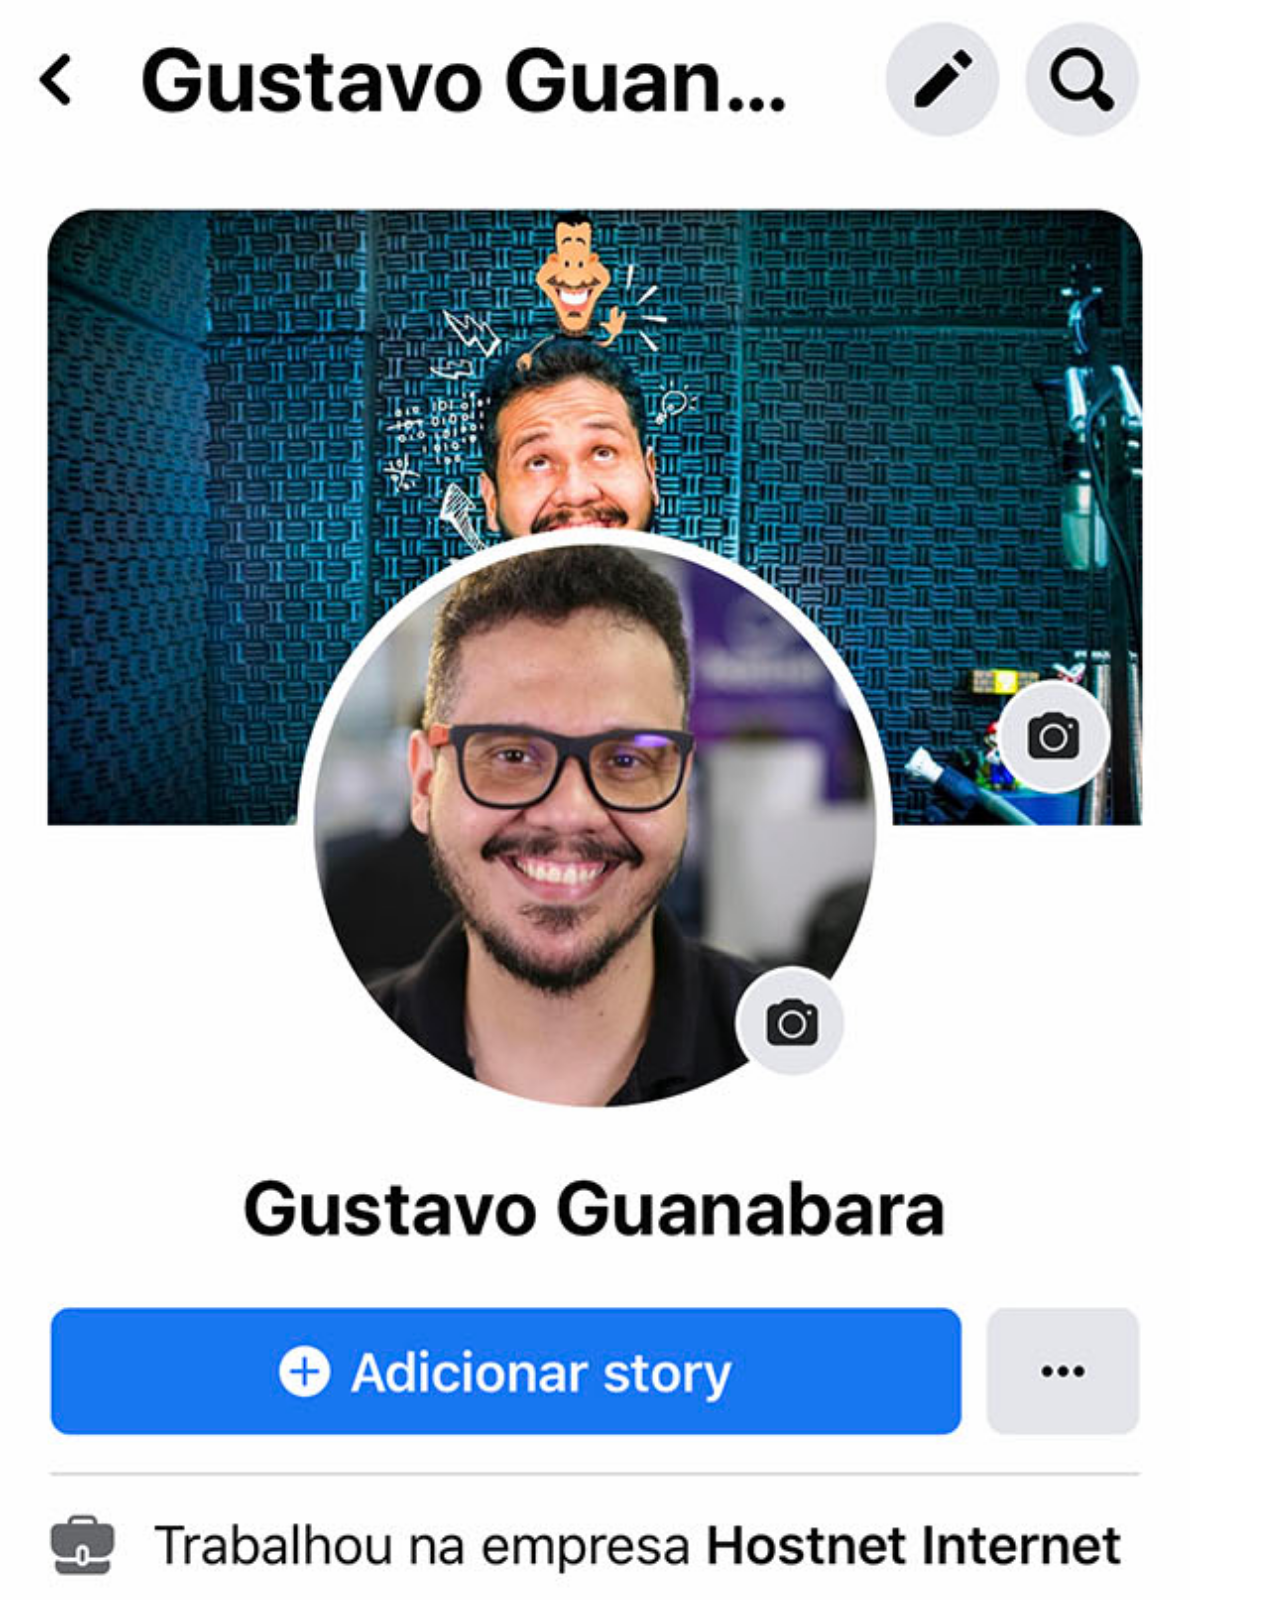
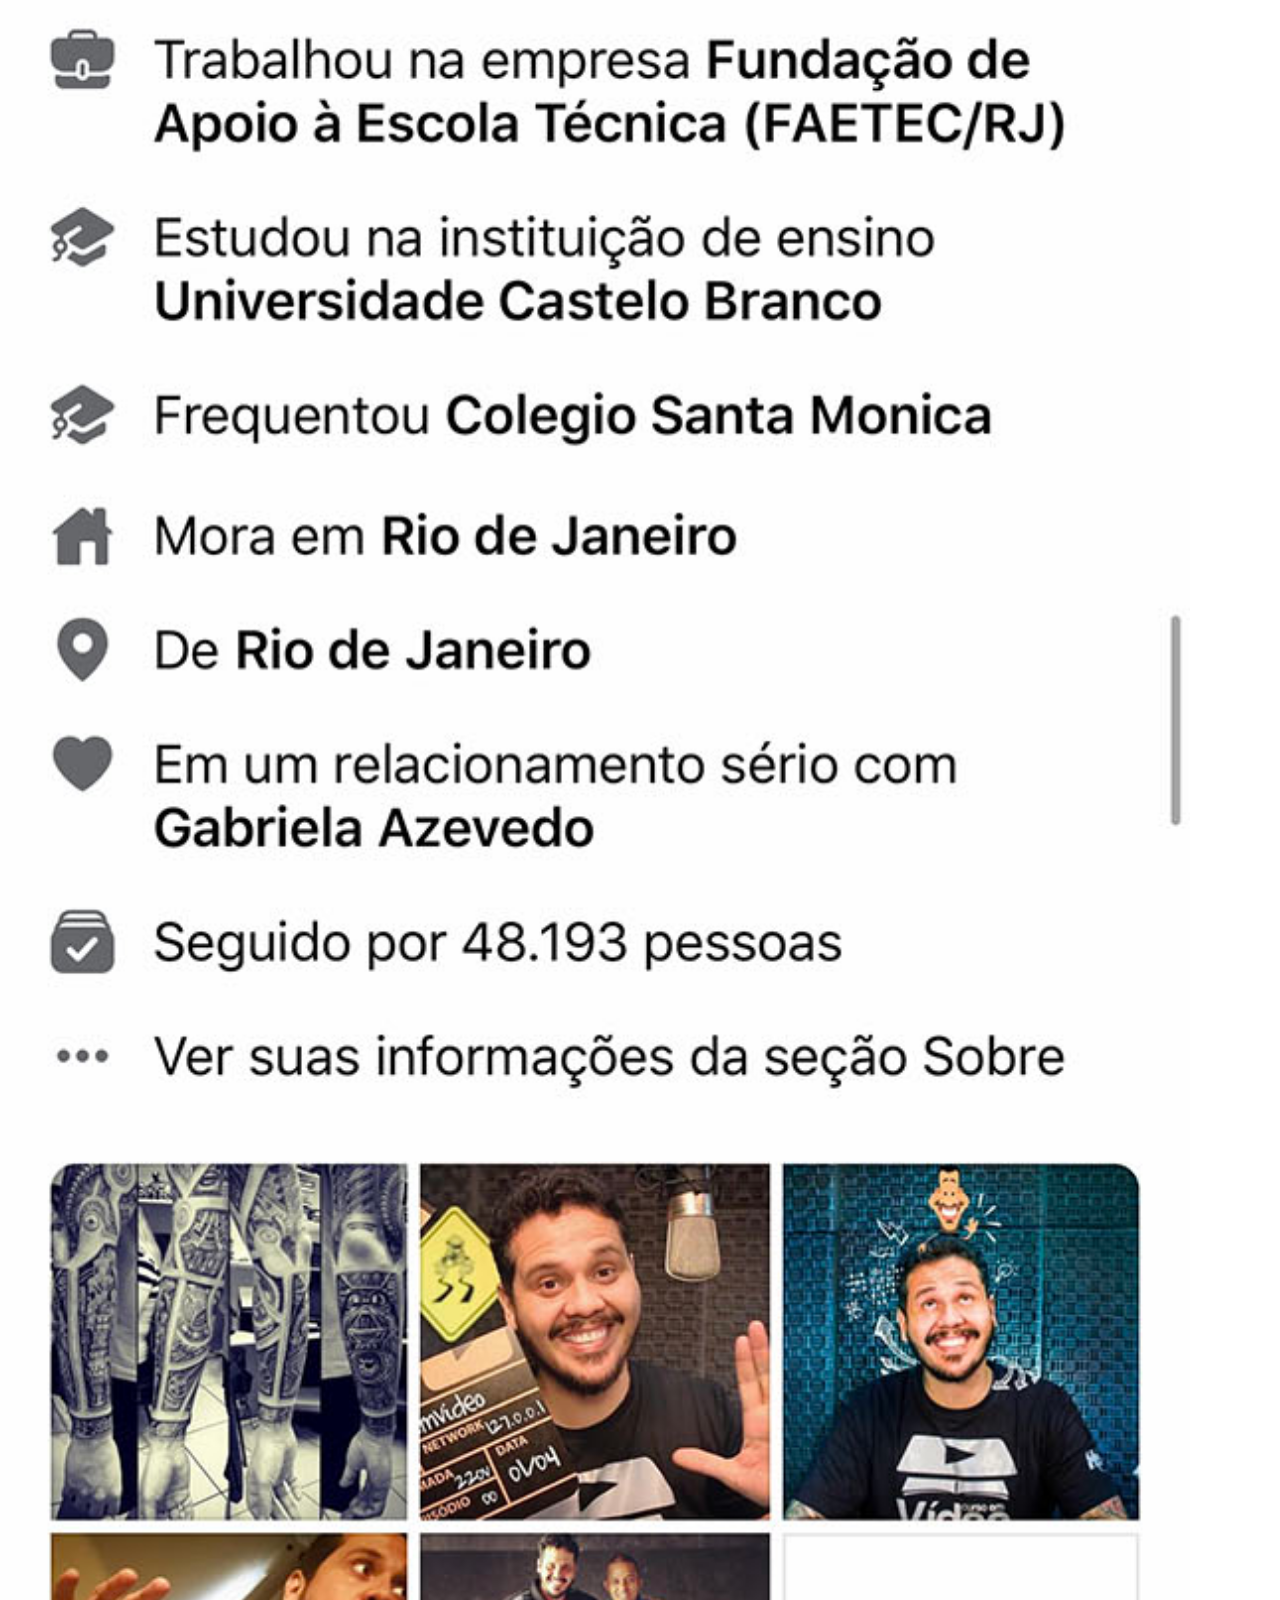
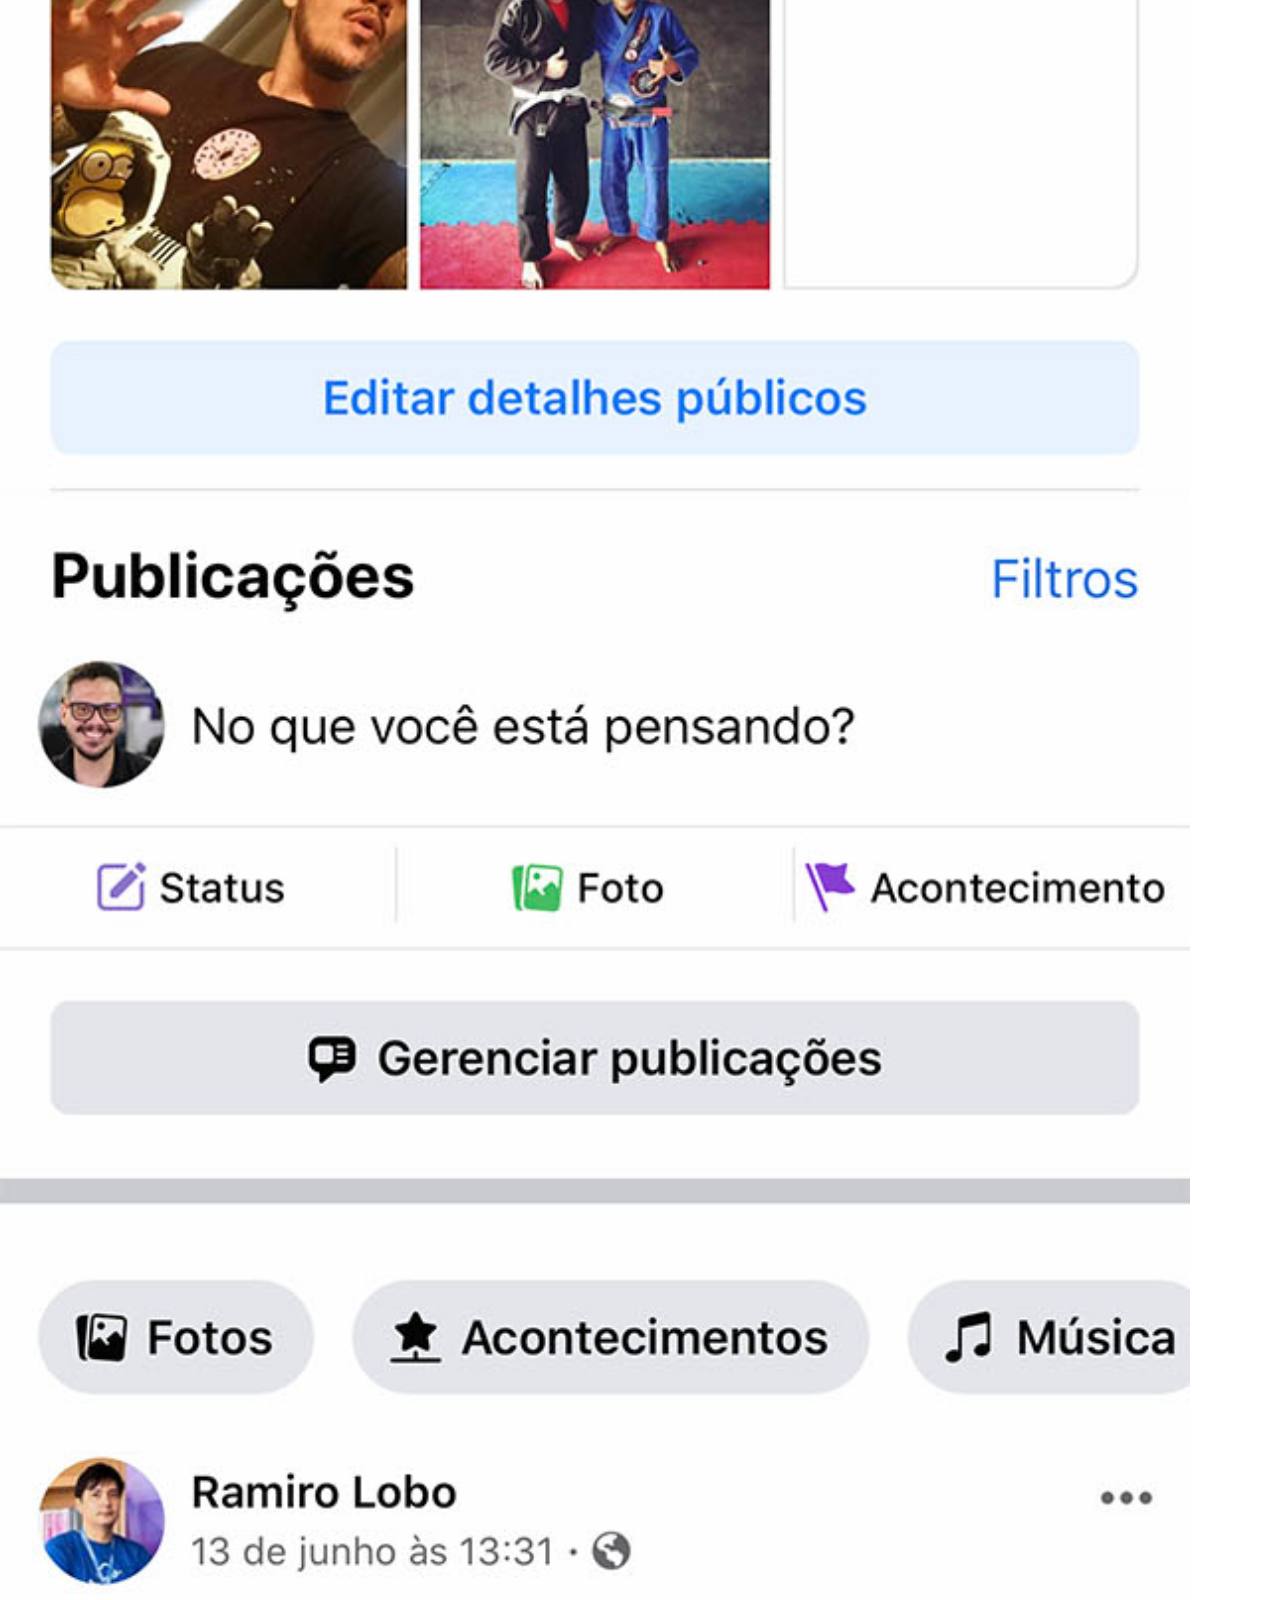
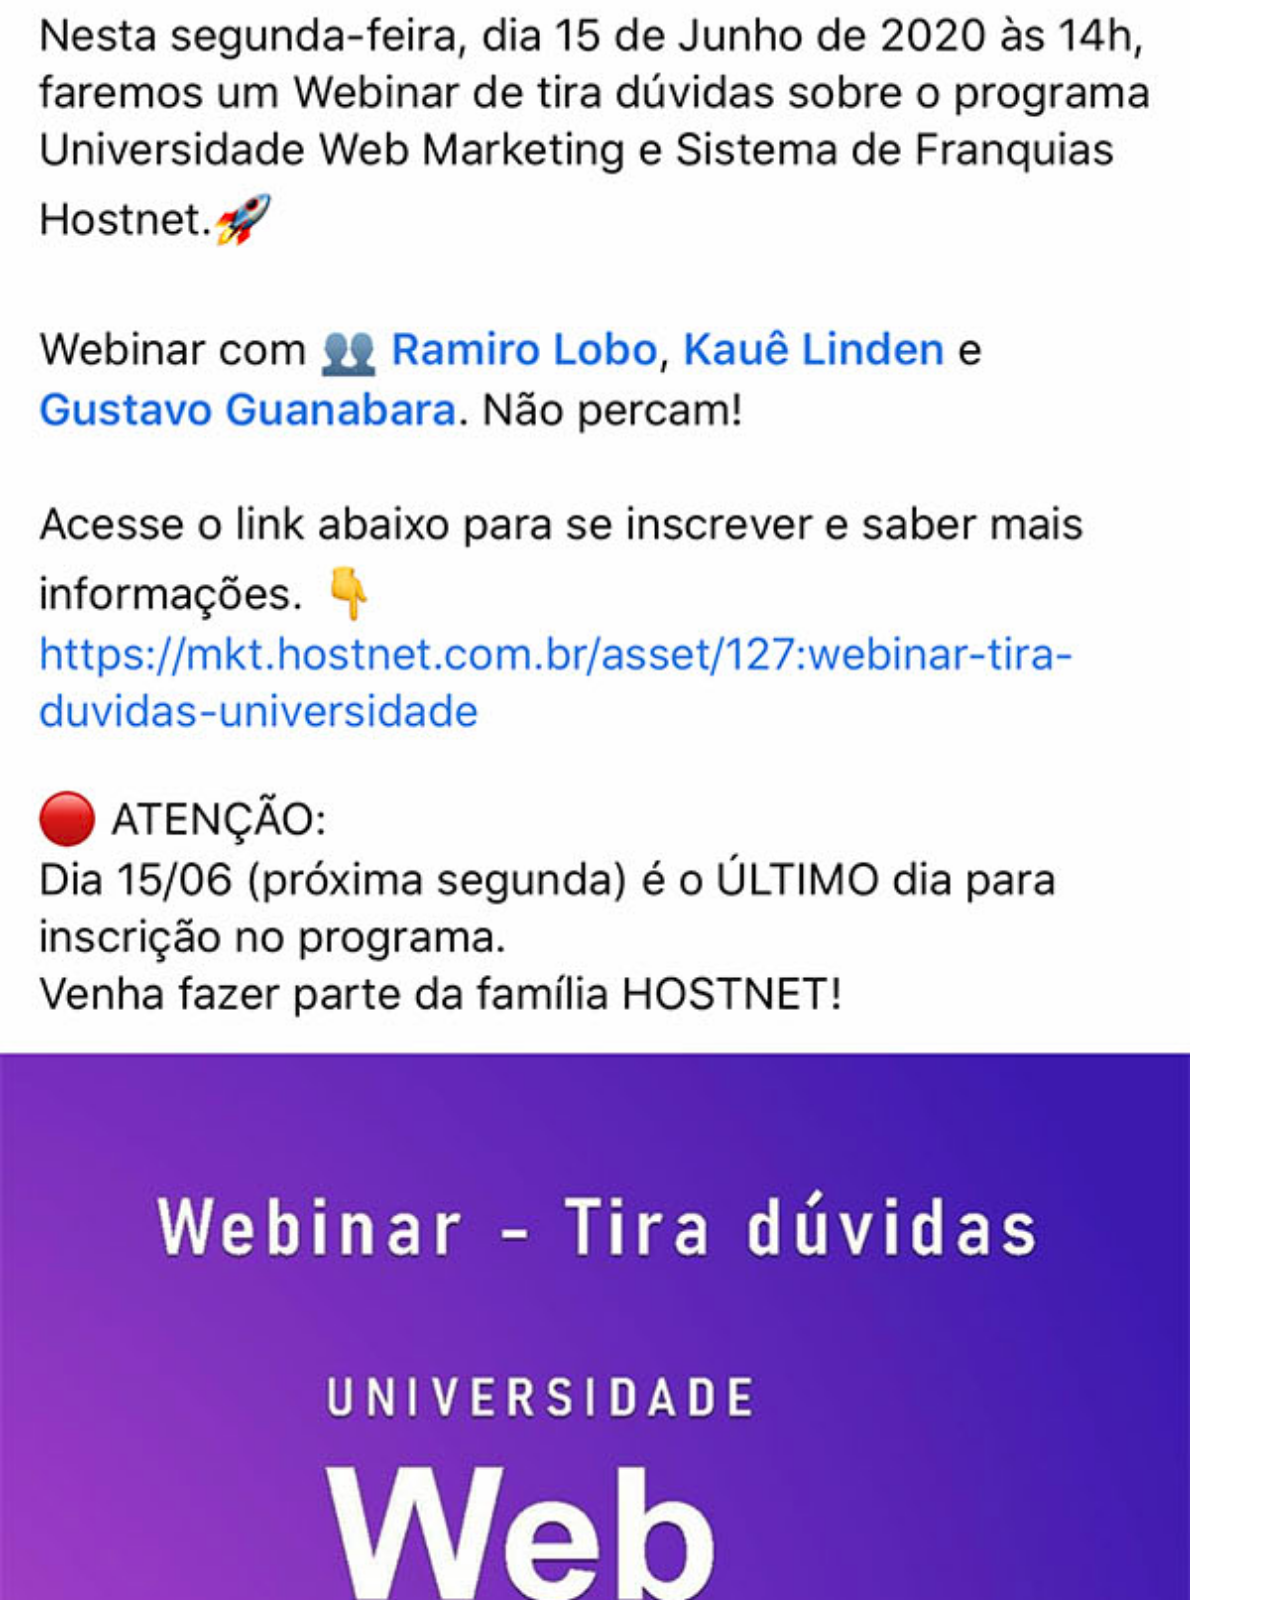
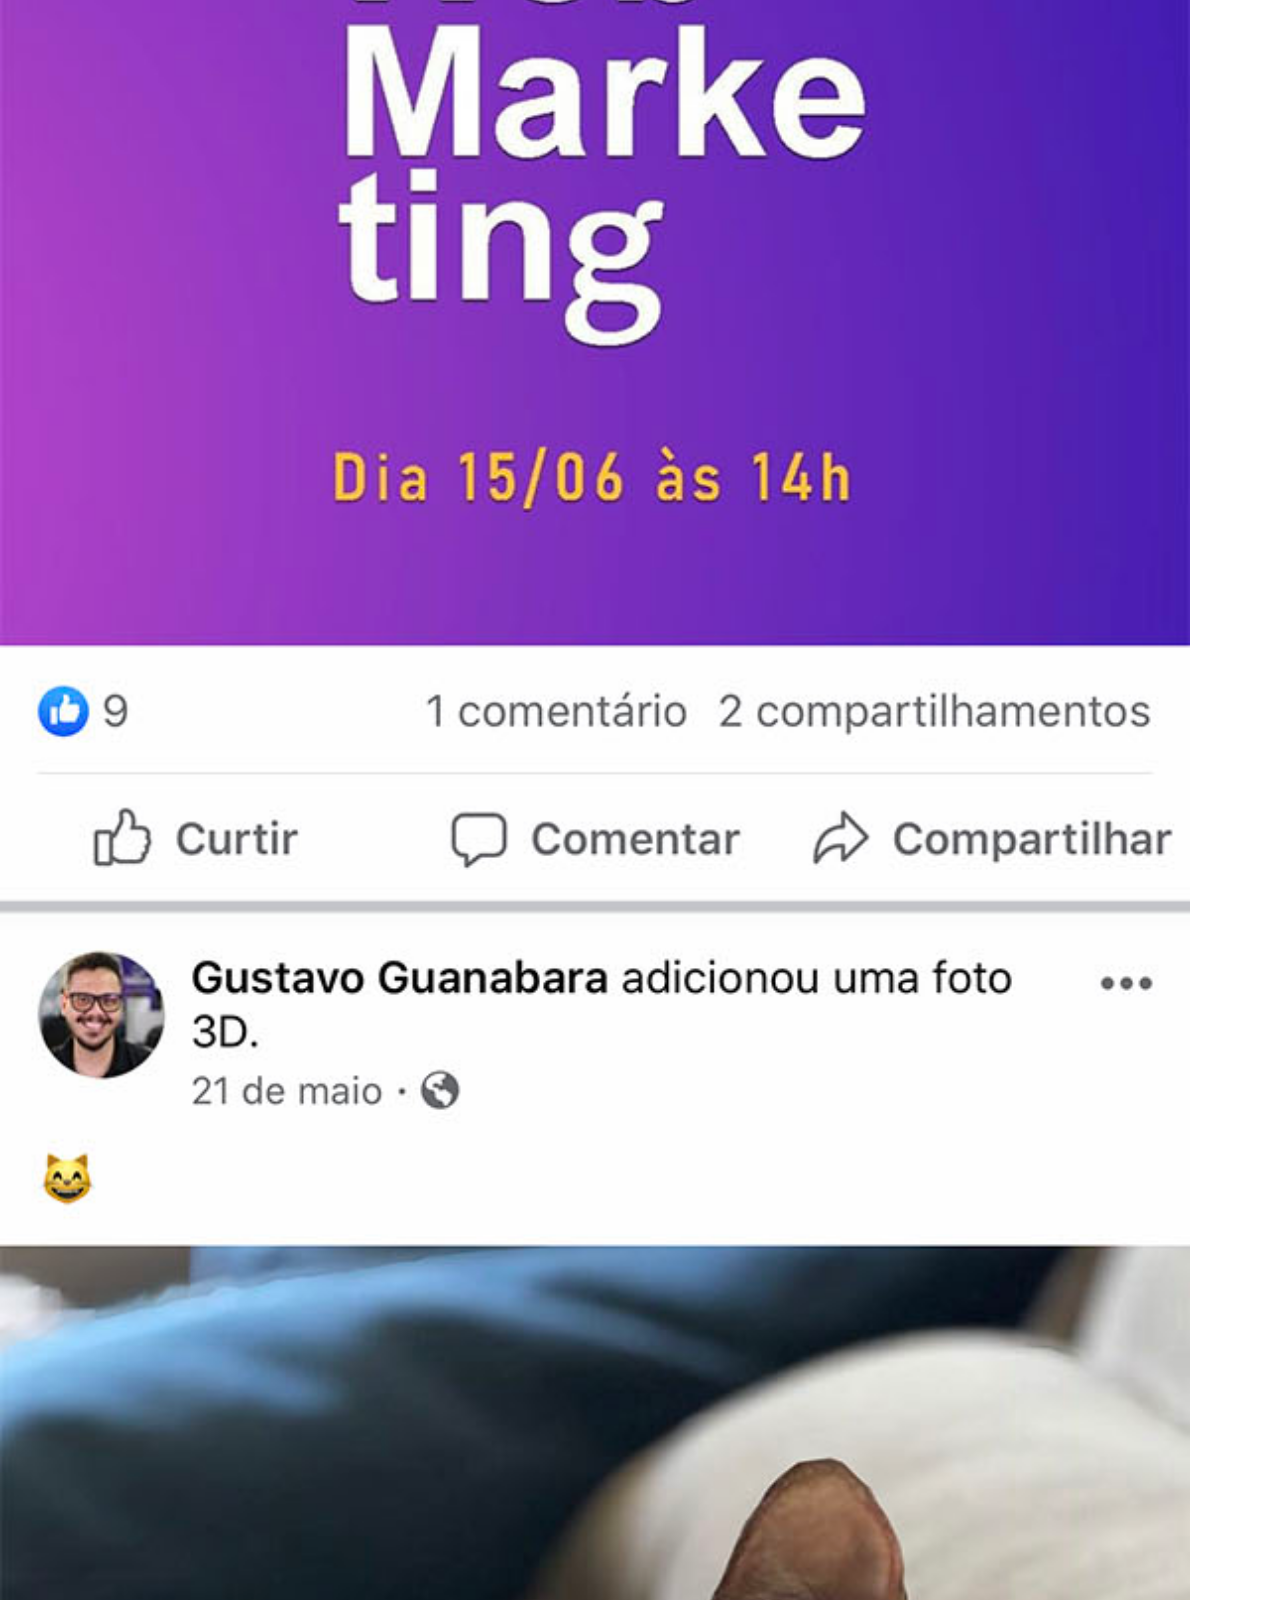
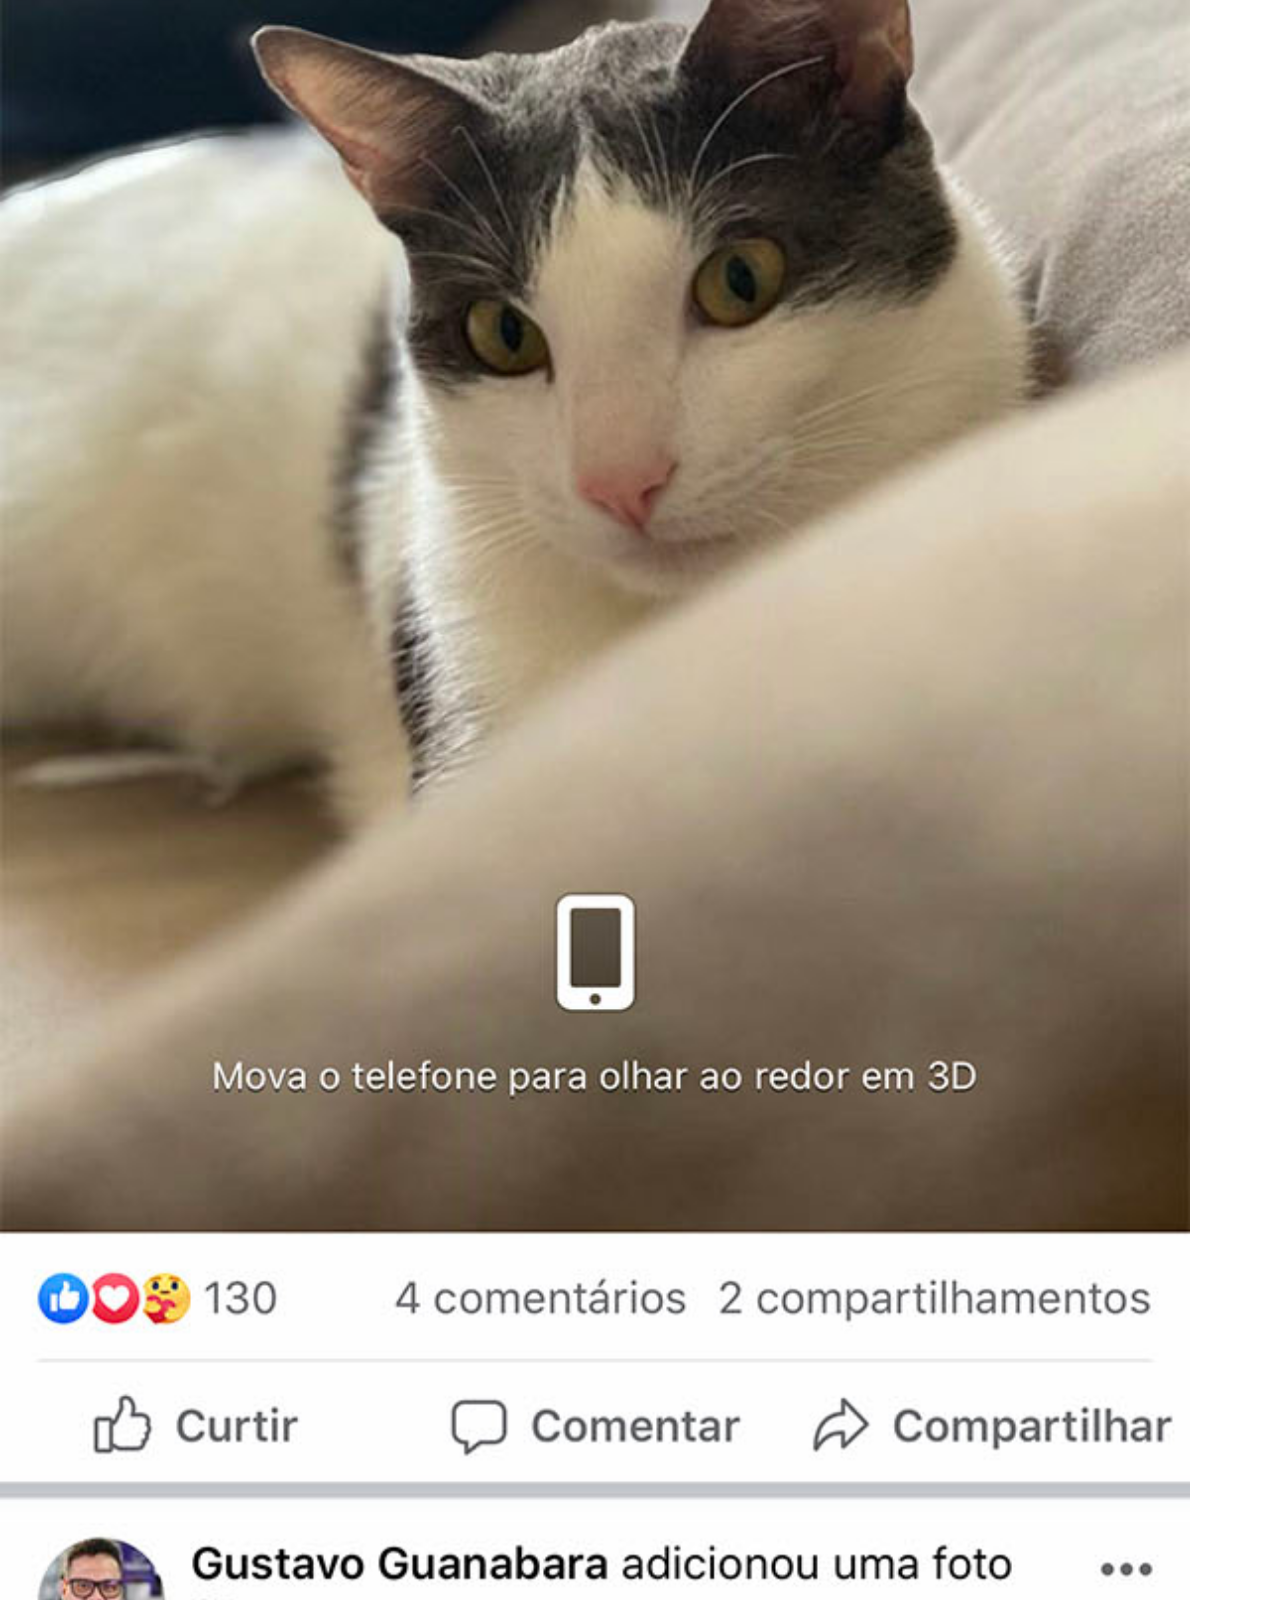
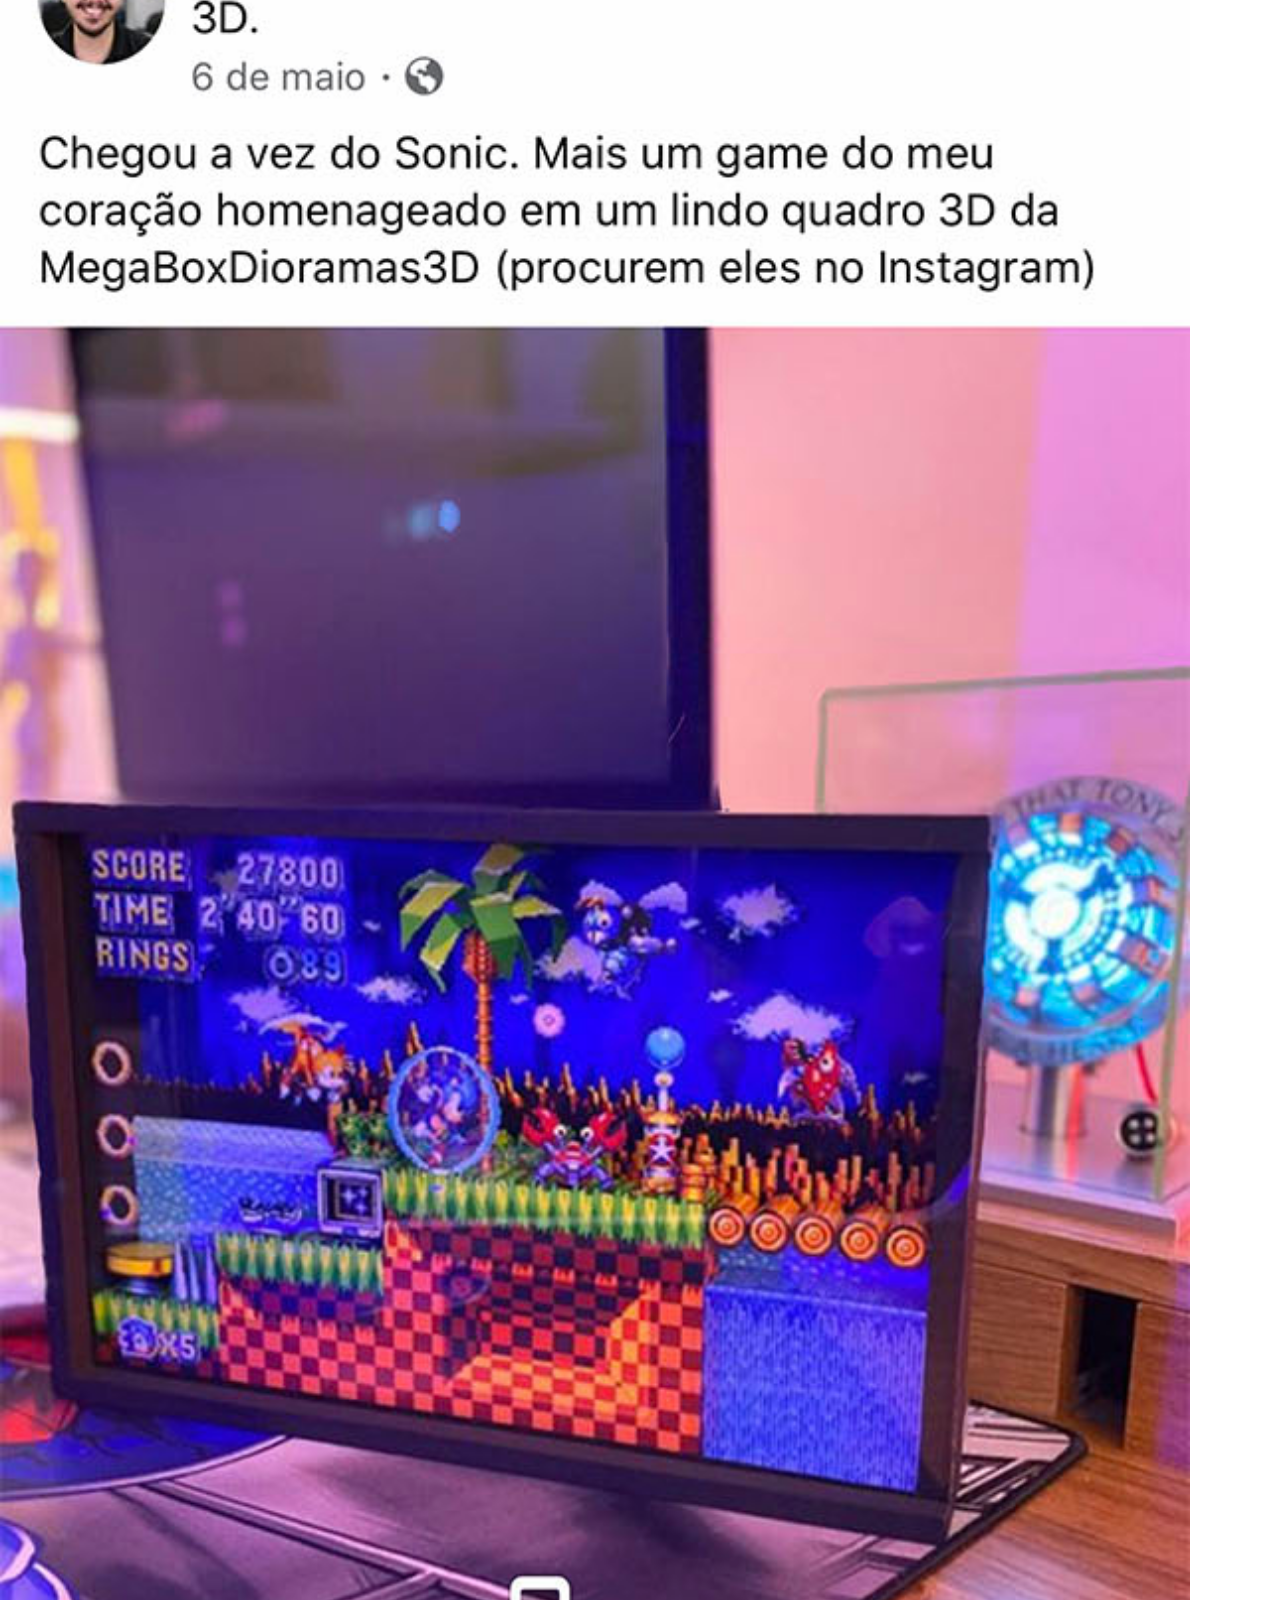
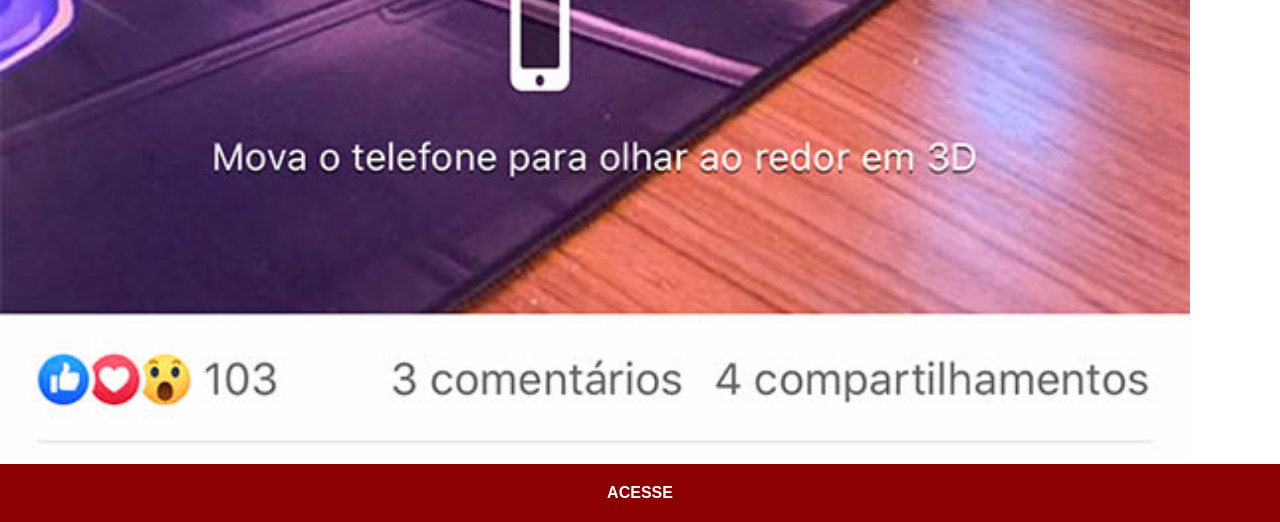
==== facebook.html @ bd67c609 "links para acesso completo" ====
<!DOCTYPE html>
<html lang="en">
<head>
    <meta charset="UTF-8">
    <meta name="viewport" content="width=device-width, initial-scale=1.0">
    <title>Facebook</title>
    <link rel="stylesheet" href="estilos/social.css">
</head>
<body>
    <img src="imagens/tela-facebook.jpg" alt="Facebook">
    <a href="https://www.facebook.com/gustavoguanabara/" target="_blank">ACESSE</a>
</body>
</html>
---- estilos/social.css ----
@charset "UTF-8";
 * {
    margin: 0px;
    padding: 0px;
    font-family: Arial, Helvetica, sans-serif;
}
body {
    overflow-x: hidden;
    scrollbar-width: none;
}
img {
    width: 93vw;
    overflow-y: scroll;
}
img::-webkit-scrollbar {
    display: none;
}
a {
    display: block;
    background-color: darkred;
    color: white;
    padding: 20px;
    text-align: center;
    font-weight: bolder;
    text-decoration: none;
}
a:hover {
    background-color: red;
}
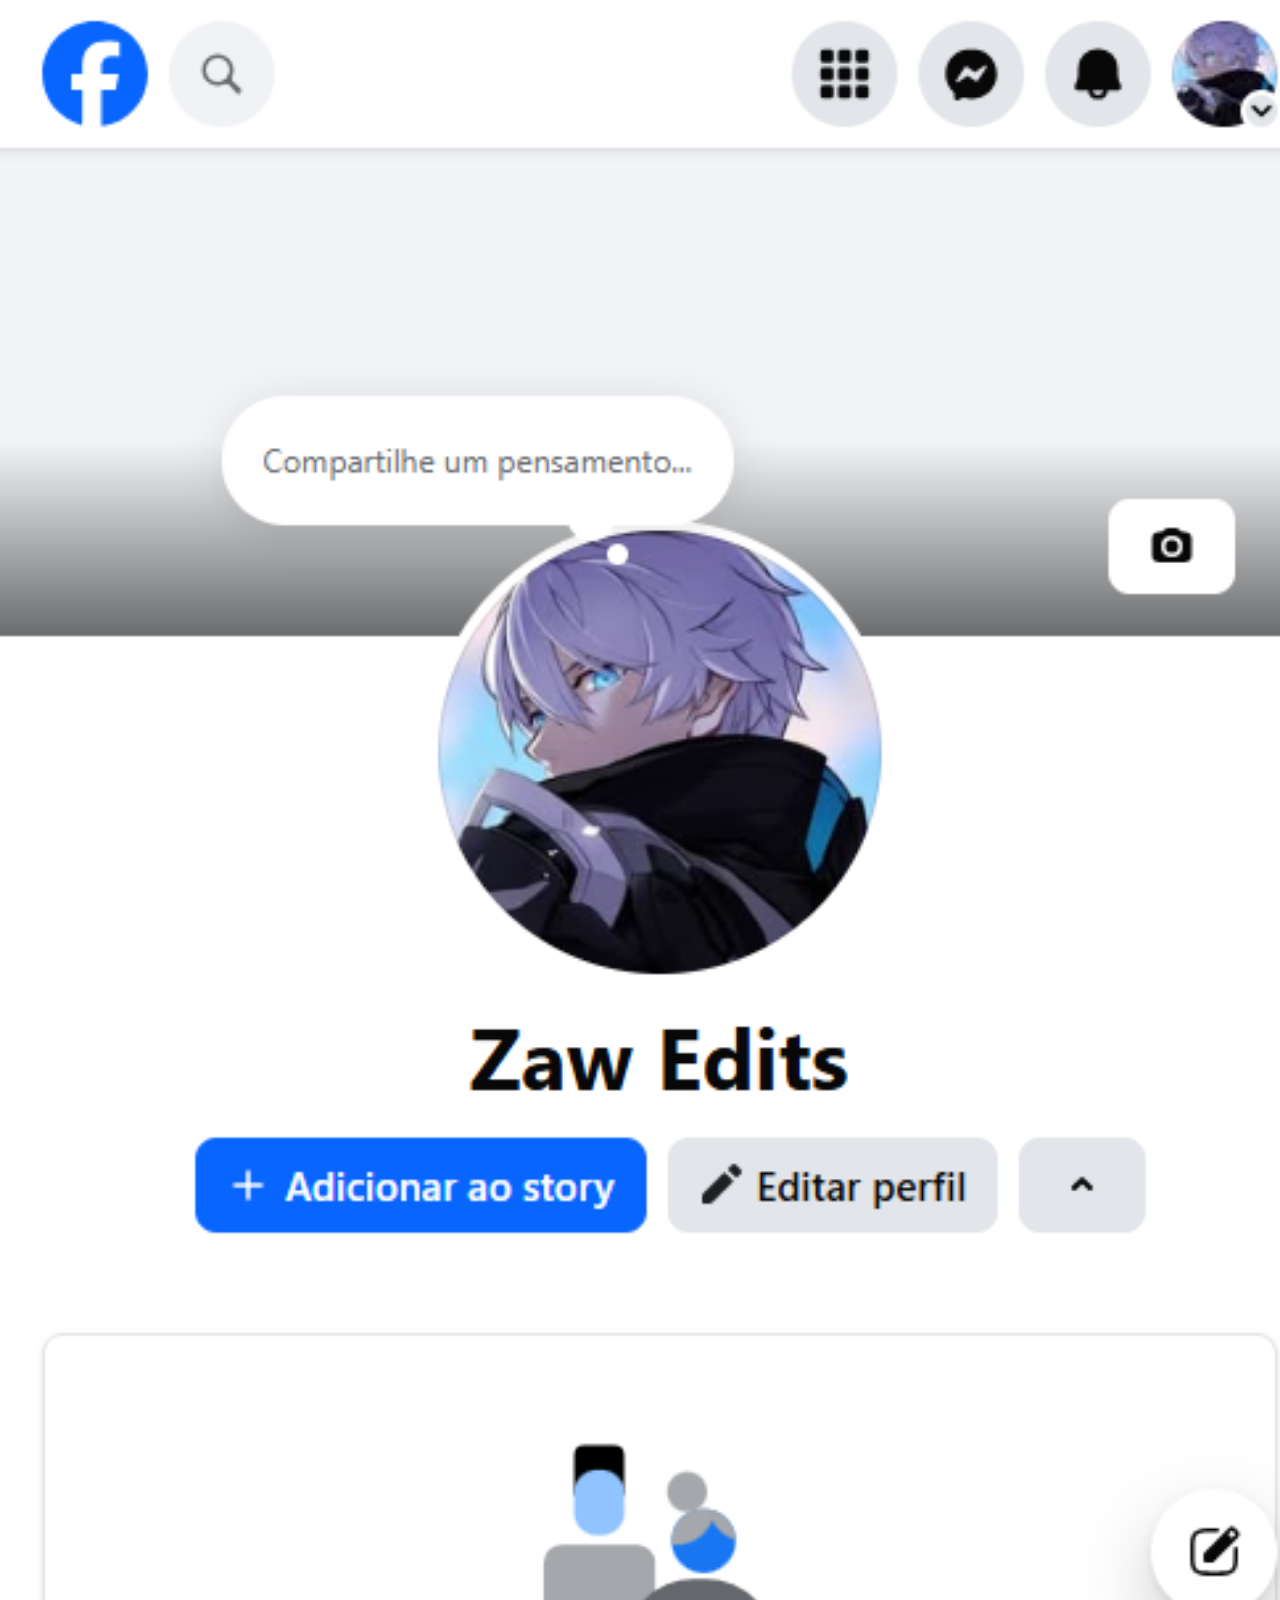
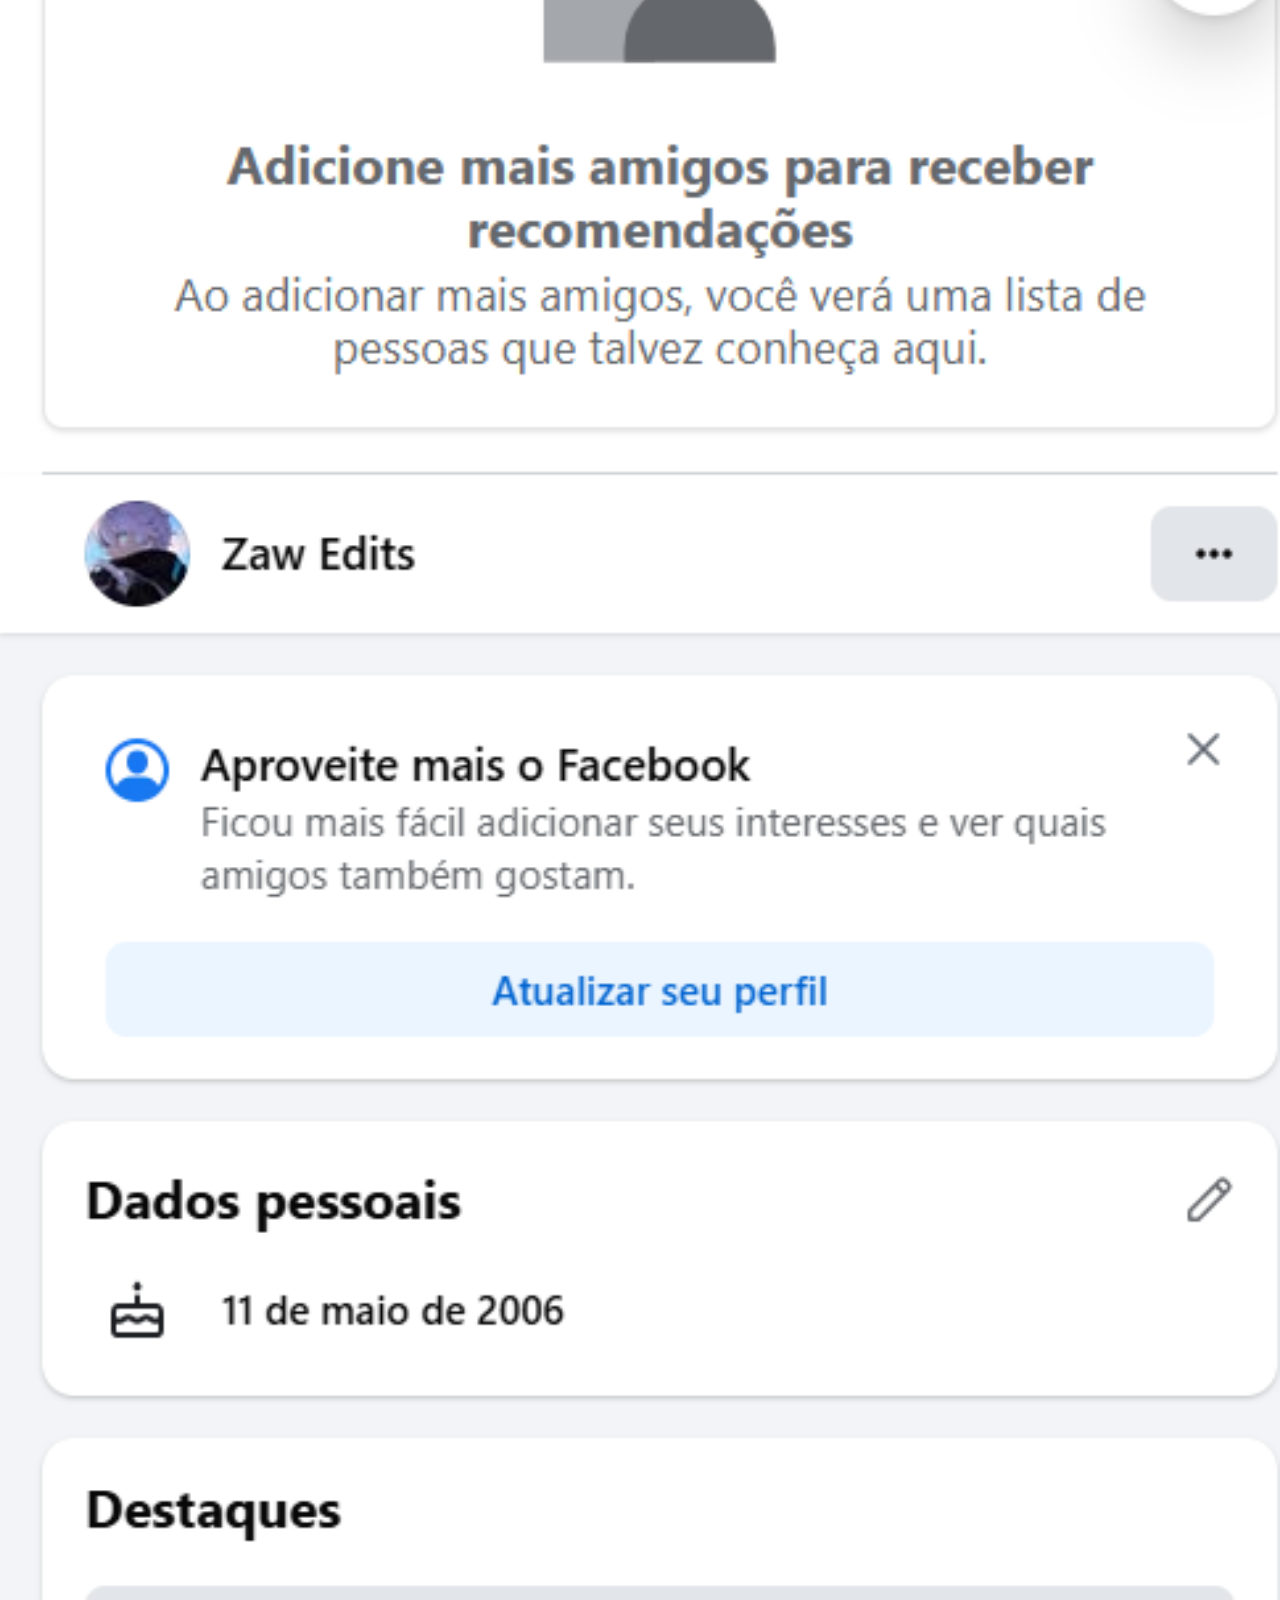
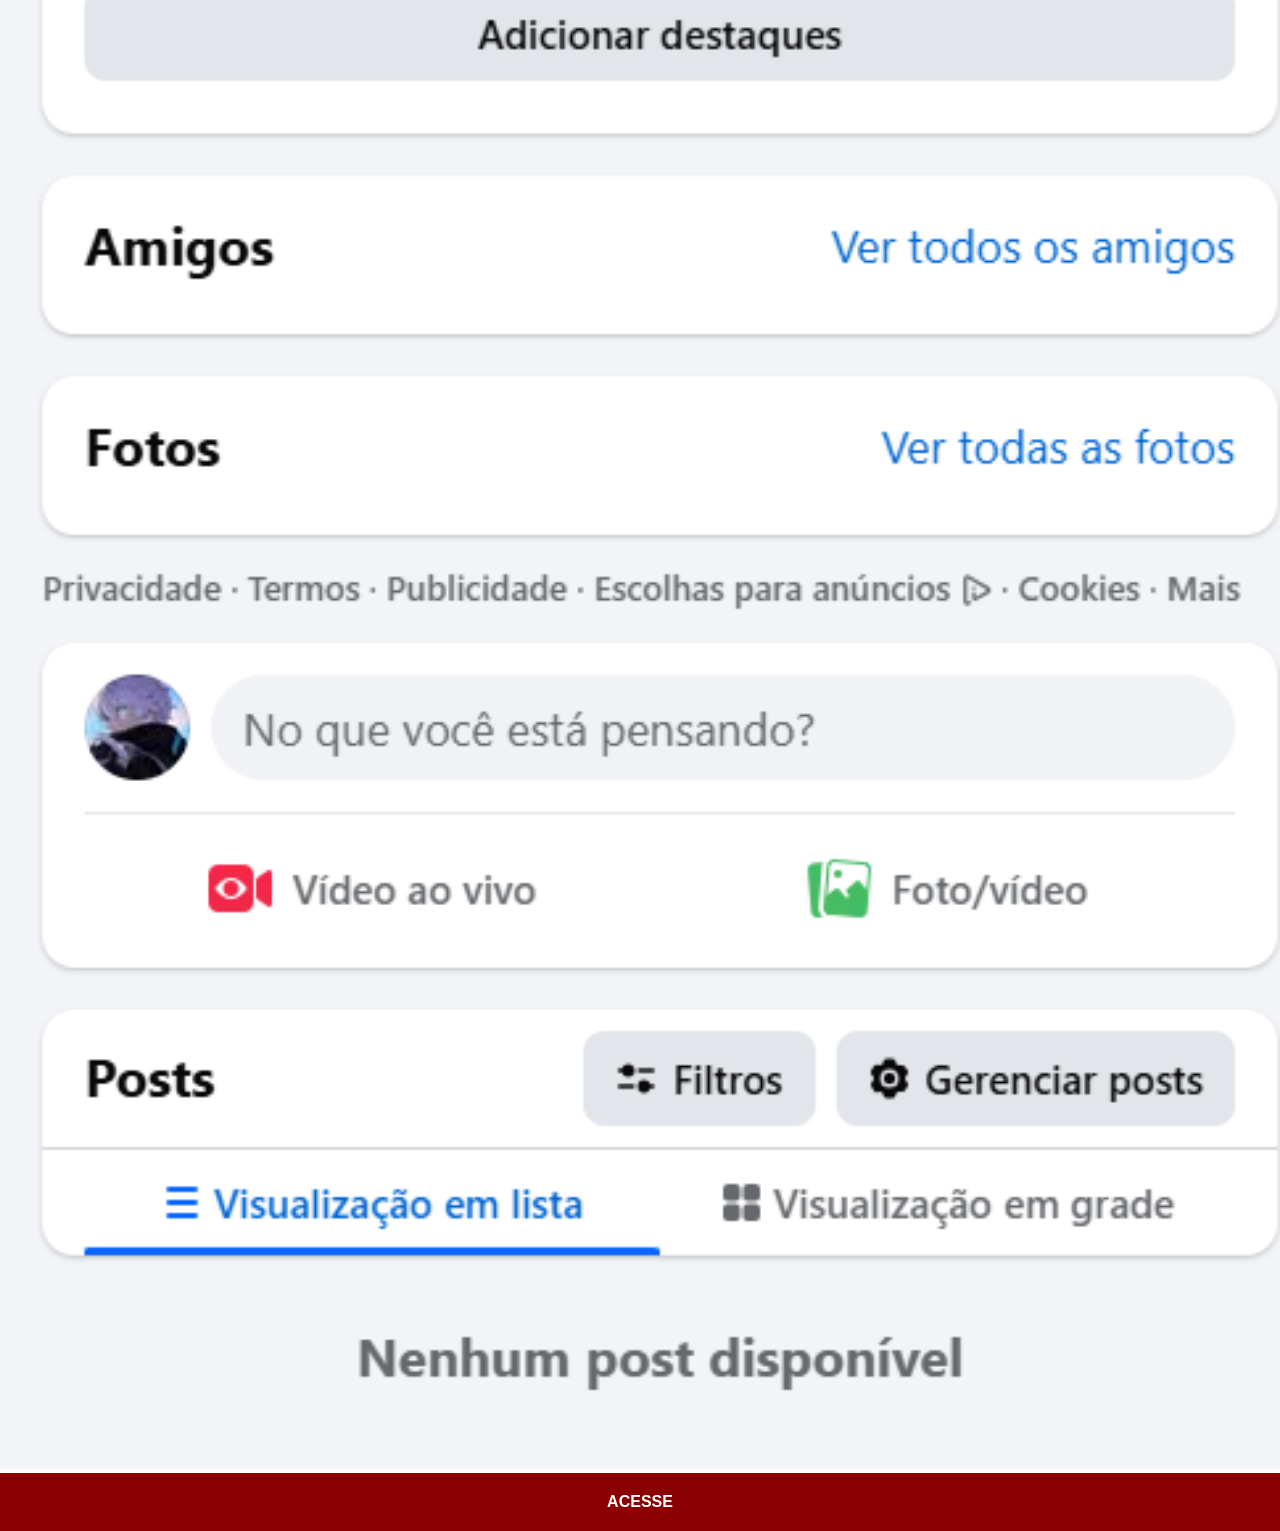
==== commit 36bf6c27: "atualizado" ====
--- a/facebook.html
+++ b/facebook.html
@@ -7,7 +7,7 @@
     <link rel="stylesheet" href="estilos/social.css">
 </head>
 <body>
-    <img src="imagens/tela-facebook.jpg" alt="Facebook">
-    <a href="https://www.facebook.com/gustavoguanabara/" target="_blank">ACESSE</a>
+    <img src="imagens/meufacebook-tela.png" alt="Facebook">
+    <a href="https://www.facebook.com/profile.php?id=61593965463020" target="_blank">ACESSE</a>
 </body>
 </html>
--- a/estilos/social.css
+++ b/estilos/social.css
@@ -9,7 +9,7 @@
     scrollbar-width: none;
 }
 img {
-    width: 93vw;
+    width: 100vw;
     overflow-y: scroll;
 }
 img::-webkit-scrollbar {
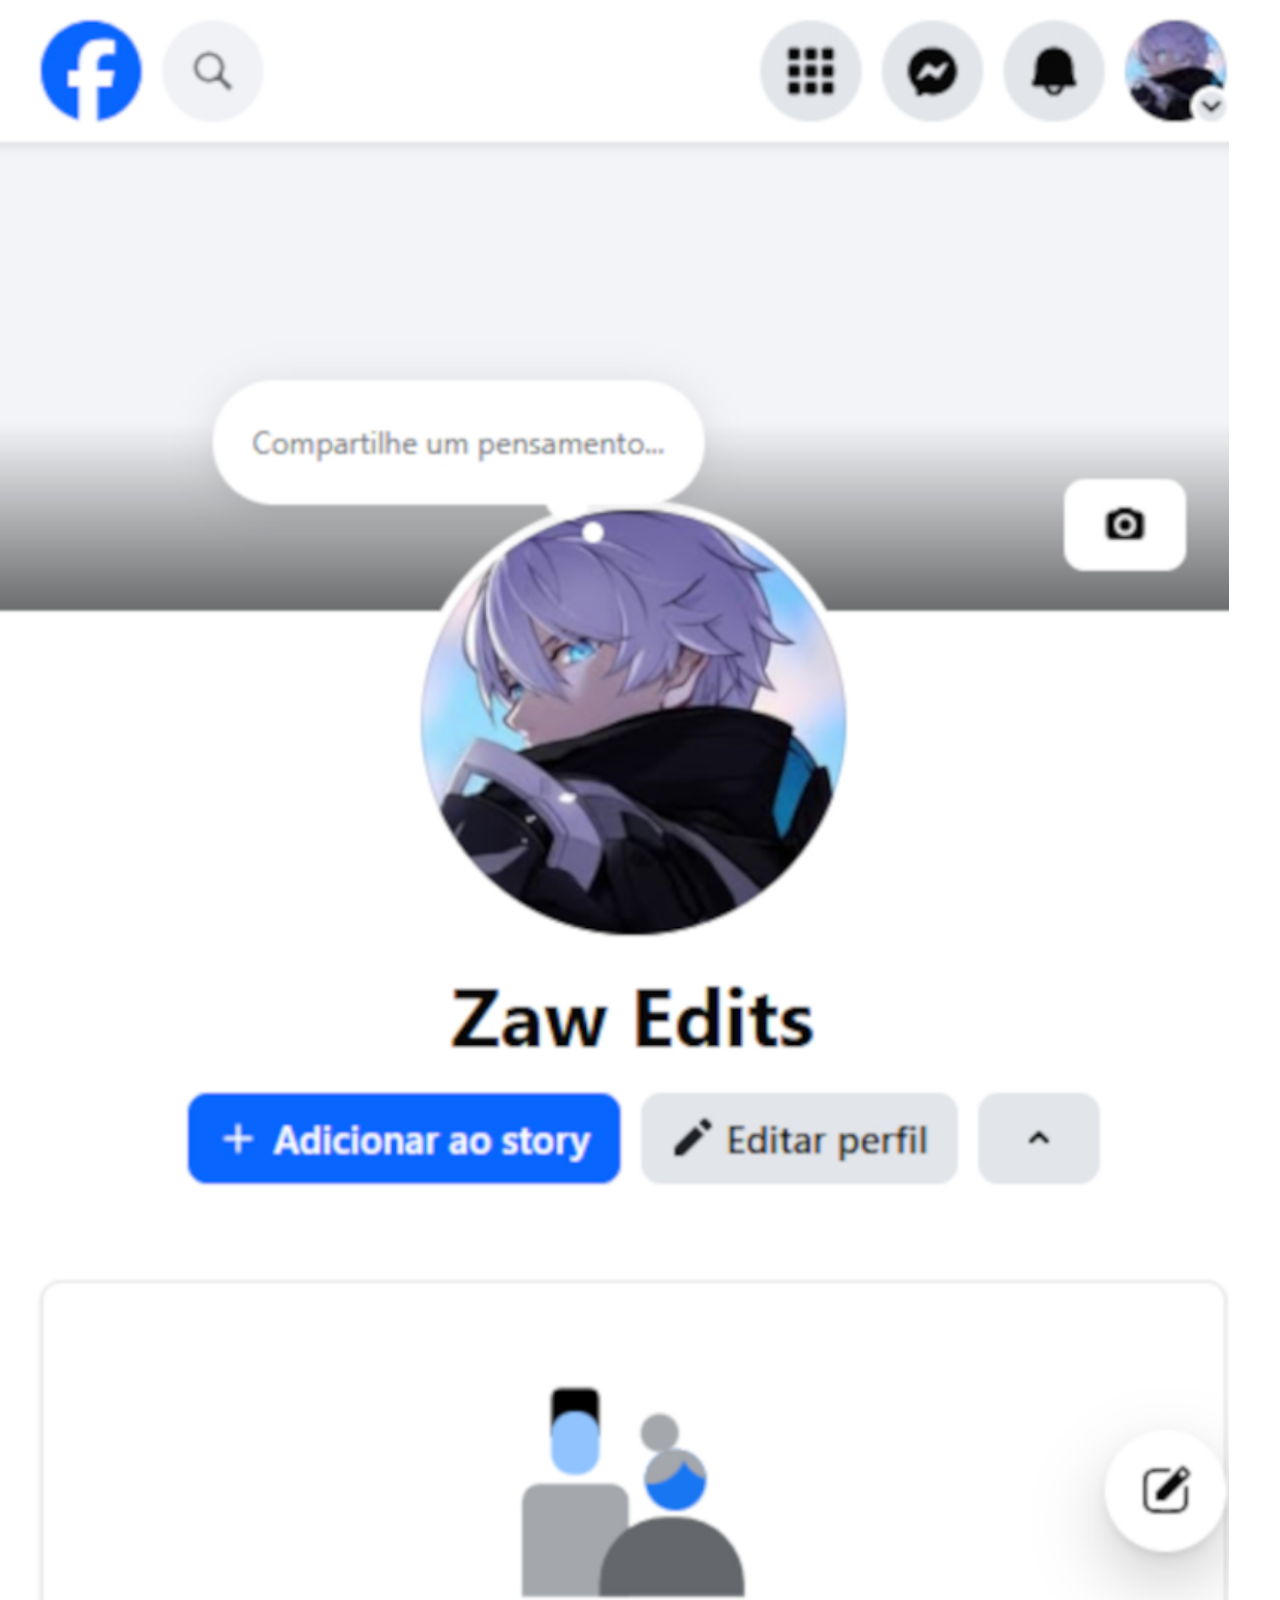
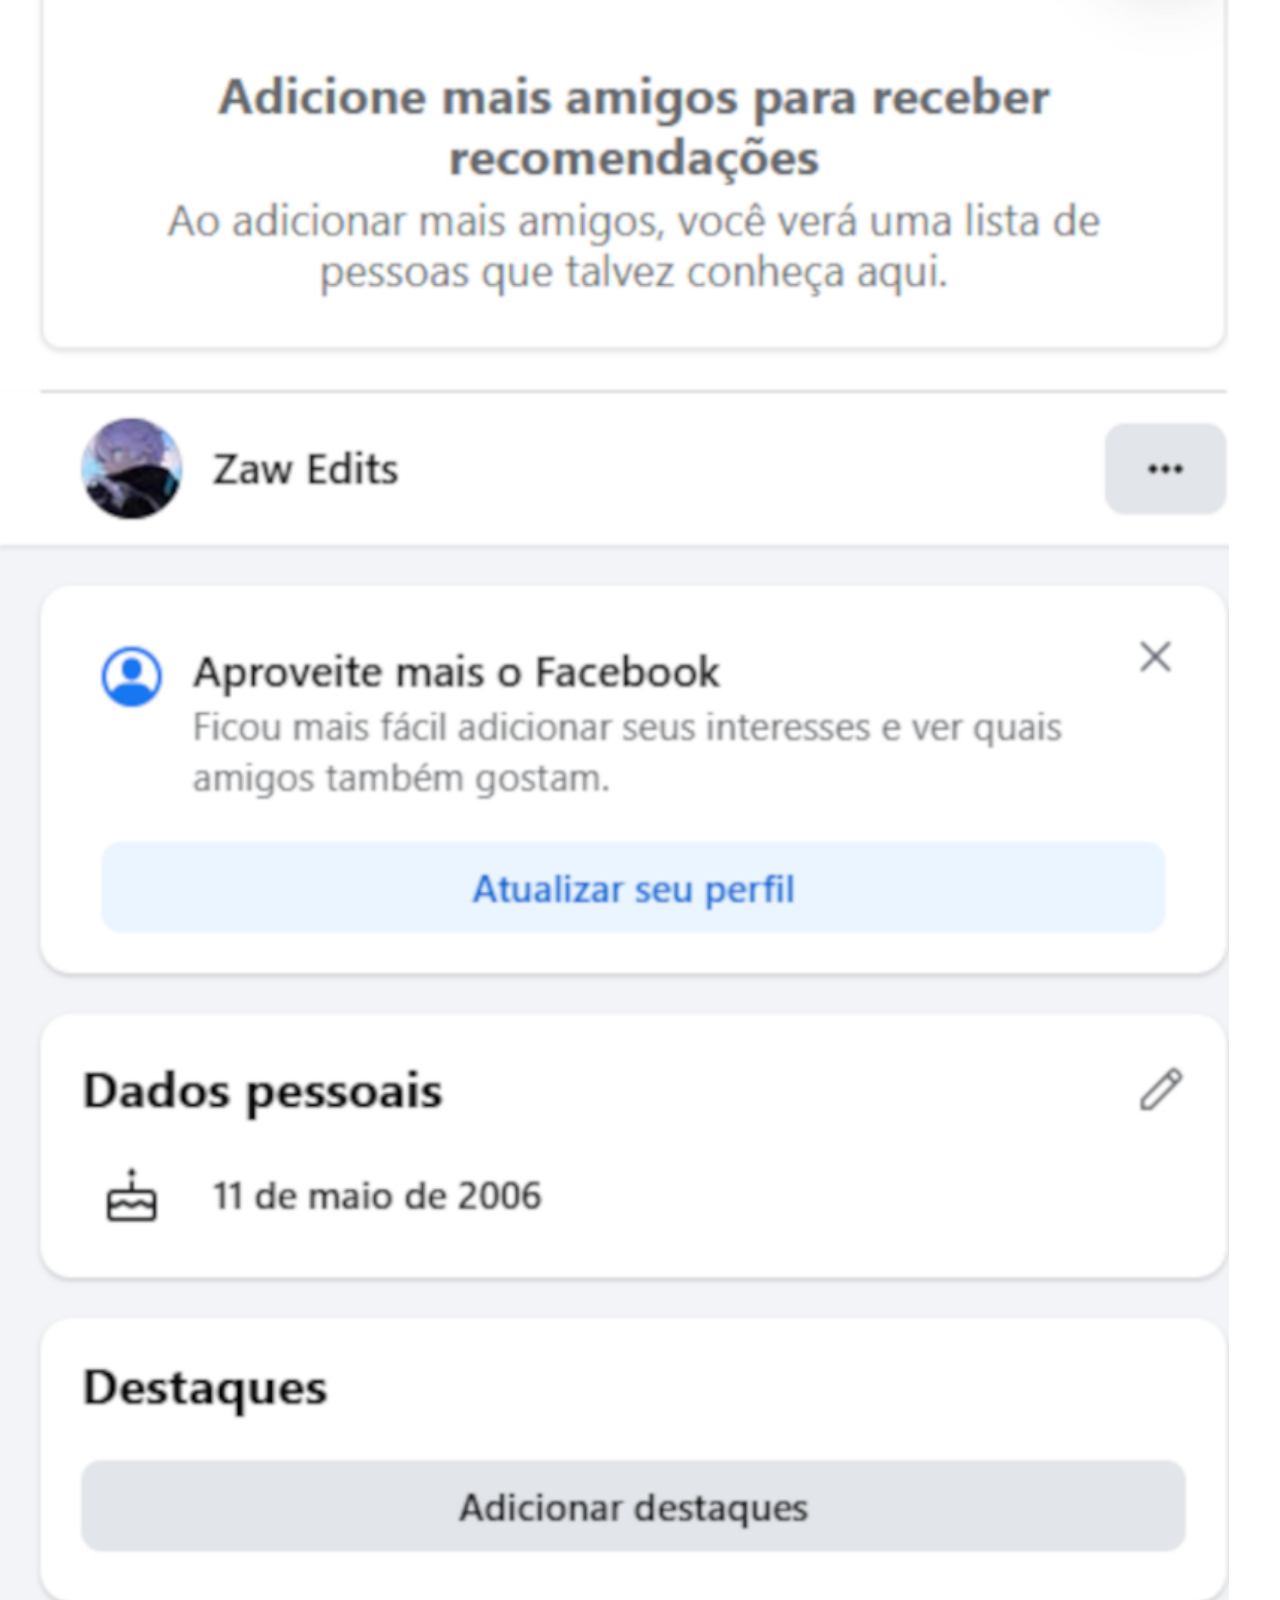
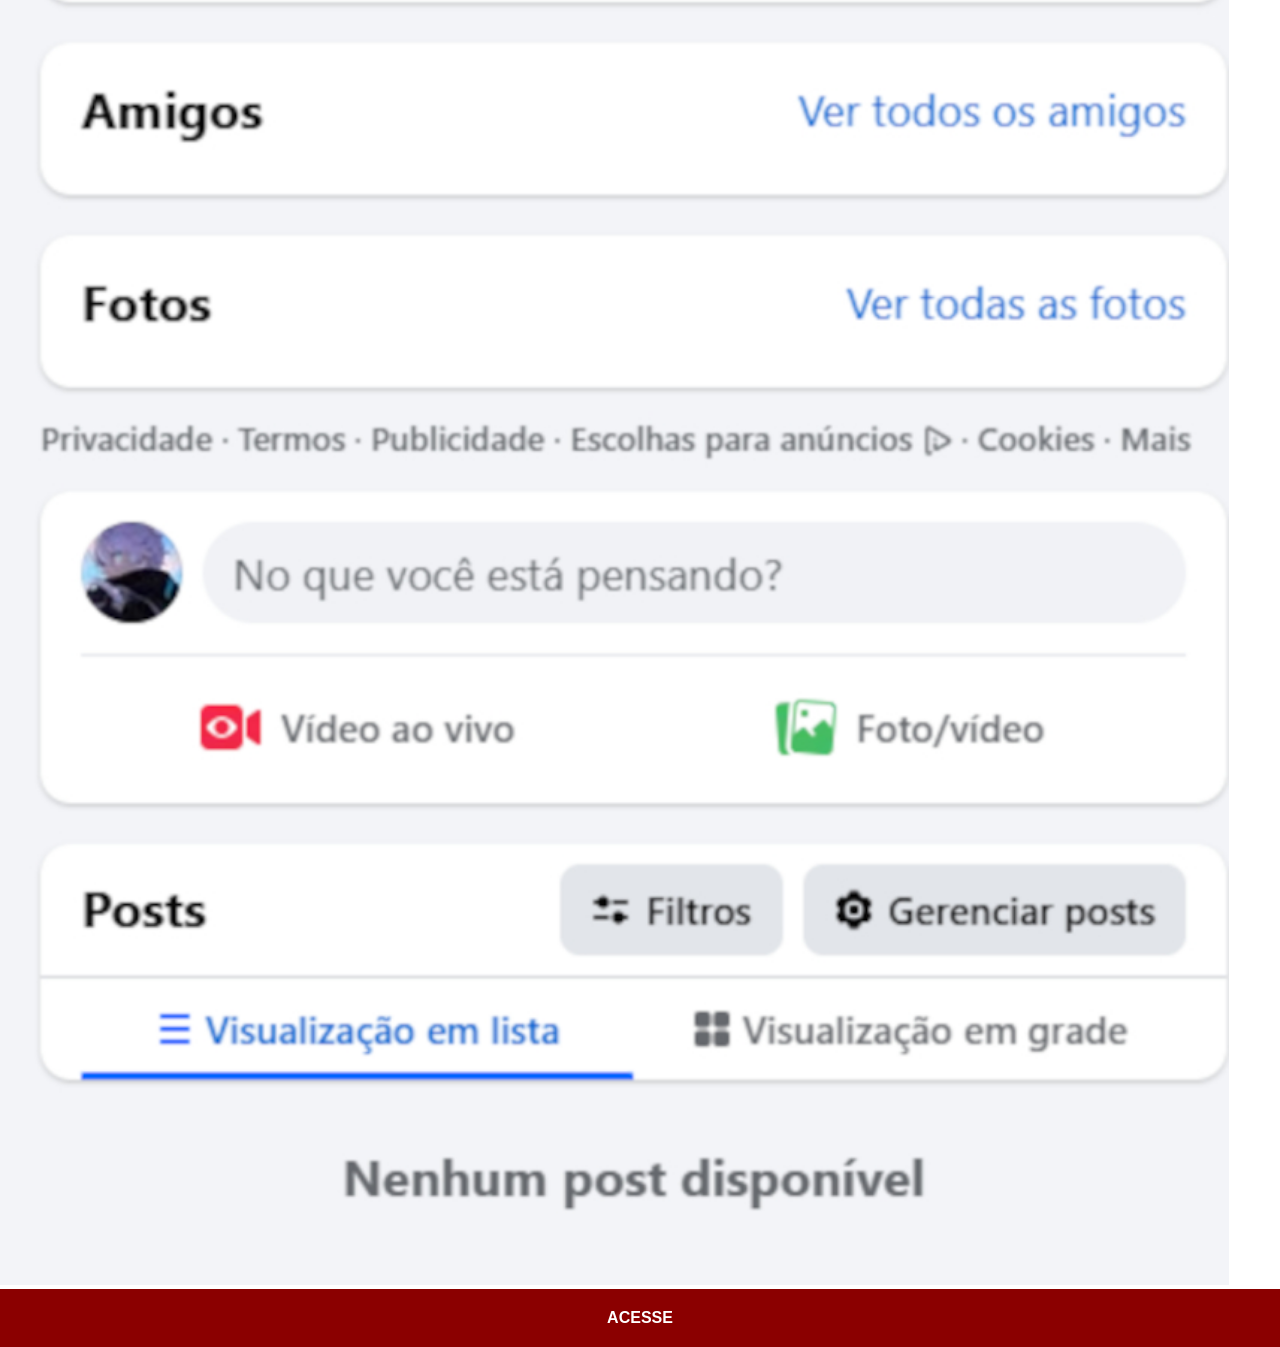
==== commit b71e4c77: "atualizado" ====
--- a/facebook.html
+++ b/facebook.html
@@ -7,7 +7,7 @@
     <link rel="stylesheet" href="estilos/social.css">
 </head>
 <body>
-    <img src="imagens/meufacebook-tela.png" alt="Facebook">
+    <img src="imagens/meufacebook-tela.jpg" alt="Facebook">
     <a href="https://www.facebook.com/profile.php?id=61593965463020" target="_blank">ACESSE</a>
 </body>
 </html>
--- a/estilos/social.css
+++ b/estilos/social.css
@@ -9,7 +9,7 @@
     scrollbar-width: none;
 }
 img {
-    width: 100vw;
+    width: 96vw;
     overflow-y: scroll;
 }
 img::-webkit-scrollbar {
